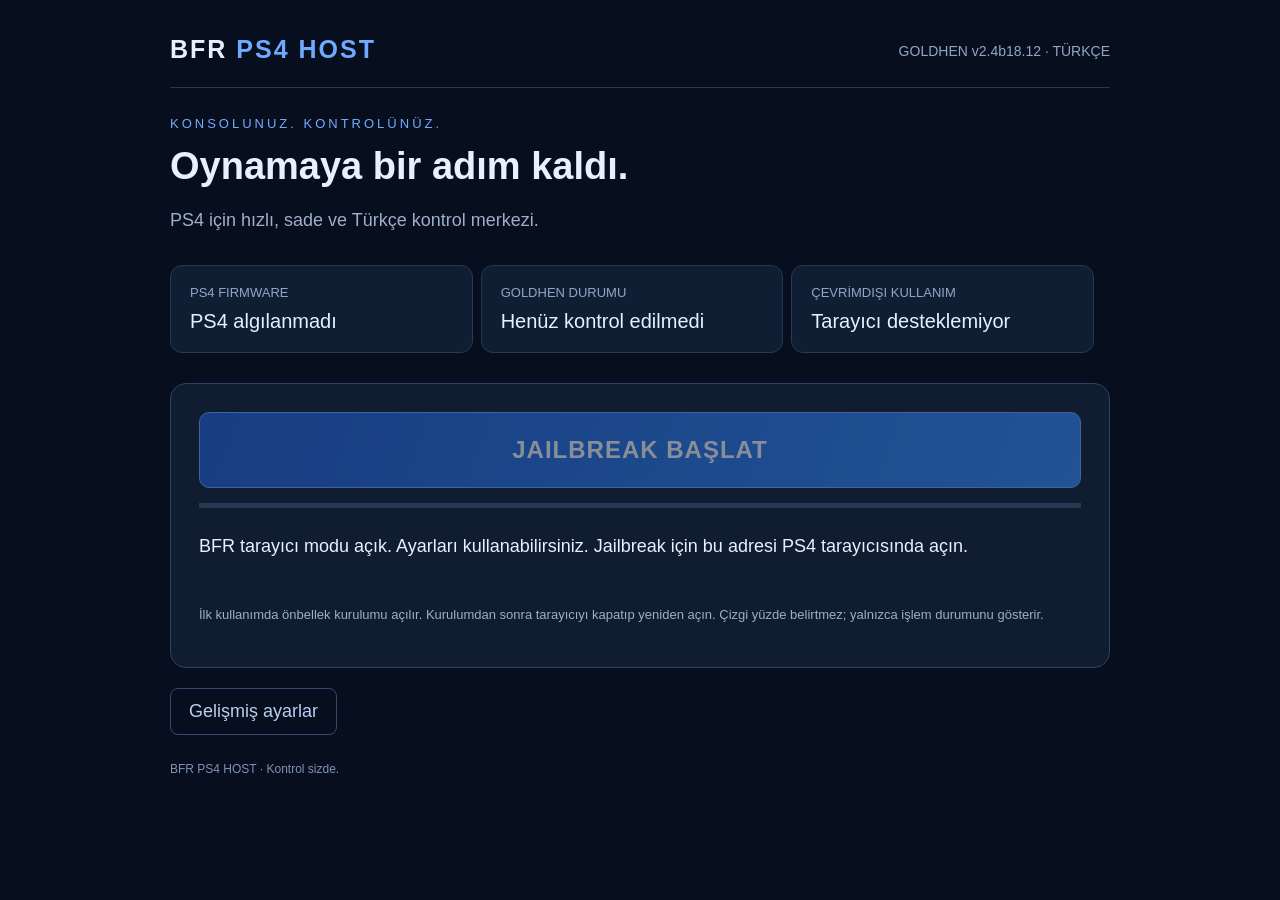
==== g2all/index.html @ 7c59cb2b "Build Turkish BFR PS4 Host interface" ====
<!DOCTYPE html>
<html lang="tr"><head><meta charset="utf-8"><meta name="viewport" content="width=device-width,initial-scale=1"><title>BFR PS4 HOST</title><link rel="stylesheet" href="bfr.css"></head>
<body><main class="shell"><header class="top"><span class="brand">BFR <span style="color:#6eaaff">PS4 HOST</span></span><span class="tag">GOLDHEN v2.4b18.12 · TÜRKÇE</span></header>
<div class="eyebrow">KONSOLUNUZ. KONTROLÜNÜZ.</div><h1>Oynamaya bir adım kaldı.</h1><p>PS4 için hızlı, sade ve Türkçe kontrol merkezi.</p>
<div class="cards"><div class="card"><span class="label">PS4 FIRMWARE</span><span id="firmware" class="value">Algılanıyor…</span></div><div class="card"><span class="label">GOLDHEN DURUMU</span><span id="goldhen" class="value">Henüz kontrol edilmedi</span></div><div class="card"><span class="label">ÇEVRİMDIŞI KULLANIM</span><span id="offline" class="value">Kontrol ediliyor…</span></div></div>
<section id="panel" class="panel"><button id="start" class="primary" type="button">JAILBREAK BAŞLAT</button><div class="track" aria-hidden="true"><span></span></div><div id="message" class="status" role="status" aria-live="polite">Hazır. Başlamak için JAILBREAK BAŞLAT düğmesini kullanın.</div><p style="font-size:13px">İlk kullanımda önbellek kurulumu açılır. Kurulumdan sonra tarayıcıyı kapatıp yeniden açın. Çizgi yüzde belirtmez; yalnızca işlem durumunu gösterir.</p></section>
<button id="settings-button" class="secondary" aria-expanded="false" aria-controls="settings" type="button">Gelişmiş ayarlar</button><section id="settings" class="settings hidden"><label><input id="auto" type="checkbox"> Bu cihazda otomatik başlat</label><p id="preference">Varsayılan olarak kapalıdır. Açıldığında sonraki sayfa açılışında işlem başlar.</p><p>Ham işlem bildirimi:</p><pre id="detail">Henüz işlem yok.</pre><pre id="out"></pre></section>
<div id="msgs" class="raw"></div><div id="state" class="raw"></div><footer class="footer">BFR PS4 HOST · Kontrol sizde.</footer></main><script src="bfr-launch.js"></script><script src="bfr-ui.js"></script></body></html>
---- g2all/bfr.css ----
*{box-sizing:border-box}body{margin:0;background:#070e1d;color:#e8f0ff;font:18px Arial,sans-serif}a{color:#82b8ff}button,input{font:inherit}button,a,input{outline-offset:5px}button:focus,a:focus,input:focus{outline:3px solid #9bc8ff}button{cursor:pointer}button:disabled{cursor:default;opacity:.5}.shell{max-width:1000px;margin:0 auto;padding:35px 30px}.top{border-bottom:1px solid #253855;padding-bottom:23px;margin-bottom:28px}.brand{font-size:25px;font-weight:bold;letter-spacing:2px}.tag{float:right;color:#91a6c6;font-size:14px;padding-top:8px}.eyebrow{color:#73abff;font-size:13px;letter-spacing:3px}h1{font-size:38px;margin:14px 0}p{color:#9eafc9;line-height:1.6}.cards{display:table;width:100%;border-spacing:8px;margin:22px -8px}.card{display:table-cell;width:33%;background:#101e34;border:1px solid #253855;border-radius:12px;padding:19px}.label{display:block;color:#91a6c6;font-size:13px;margin-bottom:10px}.value{font-size:20px}.panel{background:#101c30;border:1px solid #2b4266;border-radius:16px;padding:28px}.primary{display:block;width:100%;padding:23px;border:1px solid #71adff;border-radius:10px;background:#236be5;background:linear-gradient(110deg,#205ed5,#328afa);color:white;font-size:24px;font-weight:bold;letter-spacing:1px}.status{margin-top:24px;line-height:1.6;min-height:60px}.track{height:5px;background:#263852;margin:15px 0}.track span{display:block;width:0;height:5px;background:#65aaff}.running .track span{width:100%;background:repeating-linear-gradient(90deg,#65aaff 0,#65aaff 14px,#263852 14px,#263852 28px)}.success .track span{width:100%;background:#58d5ae}.error .track span{width:100%;background:#ffac79}.success #message{color:#71e5bb}.error #message{color:#ffb68b}.secondary{background:transparent;color:#b9cff0;border:1px solid #354b6c;border-radius:8px;padding:12px 18px;margin-top:20px}.settings{border-top:1px solid #293e5e;margin-top:20px;padding-top:20px}.settings label{display:block;line-height:1.6}input{width:20px;height:20px;vertical-align:middle}pre{white-space:pre-wrap;word-break:break-all;max-height:200px;overflow:auto;font-size:12px;color:#8fa7c9}.raw{position:absolute;left:-9999px;width:1px;height:1px;overflow:hidden}.footer{font-size:12px;color:#7f94b4;margin-top:24px;line-height:1.8}.hidden{display:none}@media(max-width:640px){.shell{padding:22px 16px}.tag{float:none;display:block}.cards,.card{display:block;width:100%;margin:10px 0}h1{font-size:29px}.panel{padding:20px}.primary{font-size:20px}}
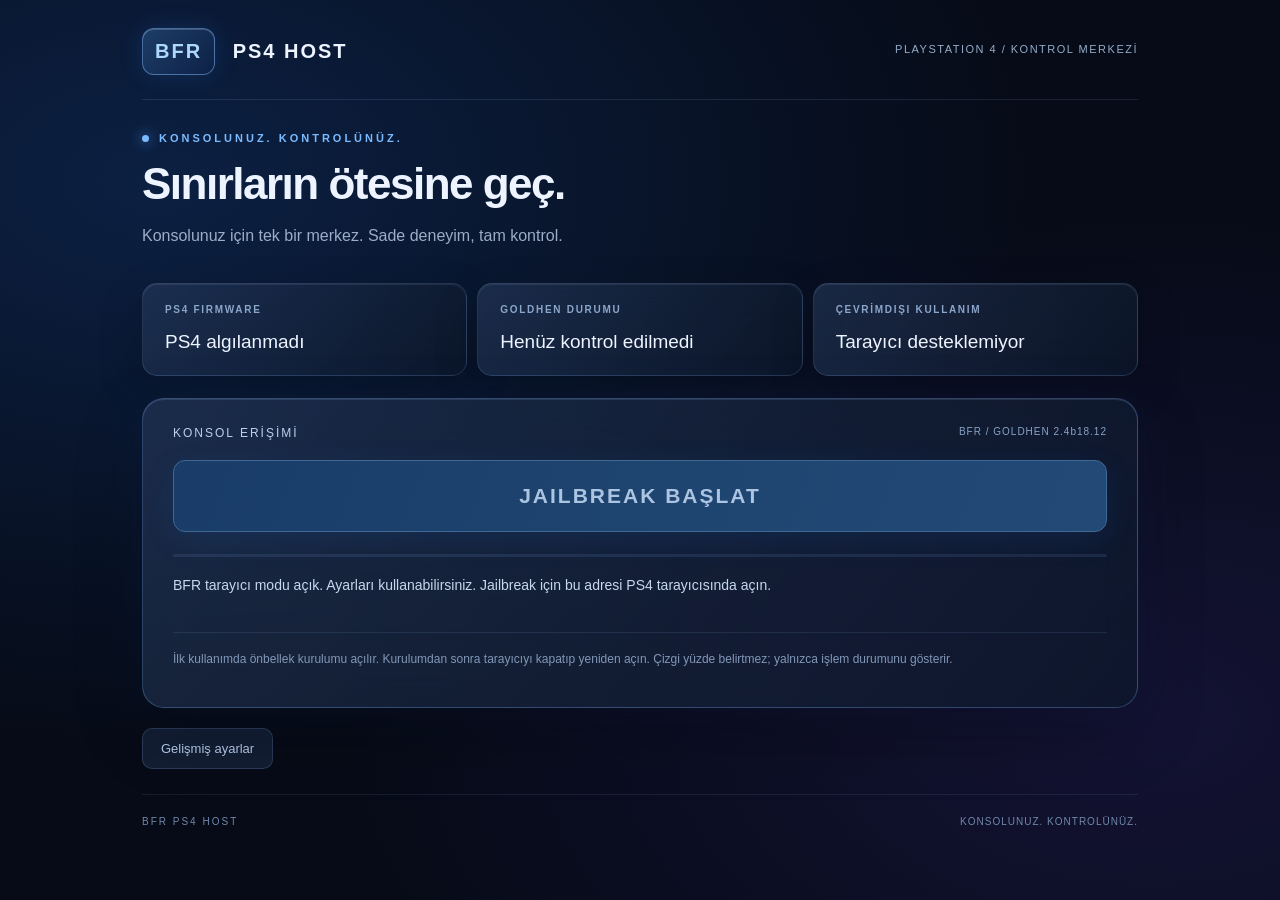
==== commit 3010e2e3: "Polish BFR glass interface and branding" ====
--- a/g2all/index.html
+++ b/g2all/index.html
@@ -1,8 +1,9 @@
 <!DOCTYPE html>
 <html lang="tr"><head><meta charset="utf-8"><meta name="viewport" content="width=device-width,initial-scale=1"><title>BFR PS4 HOST</title><link rel="stylesheet" href="bfr.css"></head>
-<body><main class="shell"><header class="top"><span class="brand">BFR <span style="color:#6eaaff">PS4 HOST</span></span><span class="tag">GOLDHEN v2.4b18.12 · TÜRKÇE</span></header>
-<div class="eyebrow">KONSOLUNUZ. KONTROLÜNÜZ.</div><h1>Oynamaya bir adım kaldı.</h1><p>PS4 için hızlı, sade ve Türkçe kontrol merkezi.</p>
+<body><main class="shell"><header class="top"><span class="brand"><span class="brand-mark">BFR</span> PS4 HOST</span><span class="tag">PLAYSTATION 4 / KONTROL MERKEZİ</span></header>
+<div class="eyebrow">KONSOLUNUZ. KONTROLÜNÜZ.</div><h1>Sınırların ötesine geç.</h1><p>Konsolunuz için tek bir merkez. Sade deneyim, tam kontrol.</p>
 <div class="cards"><div class="card"><span class="label">PS4 FIRMWARE</span><span id="firmware" class="value">Algılanıyor…</span></div><div class="card"><span class="label">GOLDHEN DURUMU</span><span id="goldhen" class="value">Henüz kontrol edilmedi</span></div><div class="card"><span class="label">ÇEVRİMDIŞI KULLANIM</span><span id="offline" class="value">Kontrol ediliyor…</span></div></div>
-<section id="panel" class="panel"><button id="start" class="primary" type="button">JAILBREAK BAŞLAT</button><div class="track" aria-hidden="true"><span></span></div><div id="message" class="status" role="status" aria-live="polite">Hazır. Başlamak için JAILBREAK BAŞLAT düğmesini kullanın.</div><p style="font-size:13px">İlk kullanımda önbellek kurulumu açılır. Kurulumdan sonra tarayıcıyı kapatıp yeniden açın. Çizgi yüzde belirtmez; yalnızca işlem durumunu gösterir.</p></section>
+<section id="panel" class="panel"><div class="panel-heading">KONSOL ERİŞİMİ <span>BFR / GOLDHEN 2.4b18.12</span></div><button id="start" class="primary" type="button">JAILBREAK BAŞLAT</button><div class="track" aria-hidden="true"><span></span></div><div id="message" class="status" role="status" aria-live="polite">Hazır. Başlamak için JAILBREAK BAŞLAT düğmesini kullanın.</div><p class="hint">İlk kullanımda önbellek kurulumu açılır. Kurulumdan sonra tarayıcıyı kapatıp yeniden açın. Çizgi yüzde belirtmez; yalnızca işlem durumunu gösterir.</p></section>
 <button id="settings-button" class="secondary" aria-expanded="false" aria-controls="settings" type="button">Gelişmiş ayarlar</button><section id="settings" class="settings hidden"><label><input id="auto" type="checkbox"> Bu cihazda otomatik başlat</label><p id="preference">Varsayılan olarak kapalıdır. Açıldığında sonraki sayfa açılışında işlem başlar.</p><p>Ham işlem bildirimi:</p><pre id="detail">Henüz işlem yok.</pre><pre id="out"></pre></section>
-<div id="msgs" class="raw"></div><div id="state" class="raw"></div><footer class="footer">BFR PS4 HOST · Kontrol sizde.</footer></main><script src="bfr-launch.js"></script><script src="bfr-ui.js"></script></body></html>
+<div id="msgs" class="raw"></div><div id="state" class="raw"></div><footer class="footer">BFR PS4 HOST <span>KONSOLUNUZ. KONTROLÜNÜZ.</span></footer></main><script src="bfr-launch.js"></script><script src="bfr-ui.js"></script></body></html>
+
--- a/g2all/bfr.css
+++ b/g2all/bfr.css
@@ -1 +1 @@
-*{box-sizing:border-box}body{margin:0;background:#070e1d;color:#e8f0ff;font:18px Arial,sans-serif}a{color:#82b8ff}button,input{font:inherit}button,a,input{outline-offset:5px}button:focus,a:focus,input:focus{outline:3px solid #9bc8ff}button{cursor:pointer}button:disabled{cursor:default;opacity:.5}.shell{max-width:1000px;margin:0 auto;padding:35px 30px}.top{border-bottom:1px solid #253855;padding-bottom:23px;margin-bottom:28px}.brand{font-size:25px;font-weight:bold;letter-spacing:2px}.tag{float:right;color:#91a6c6;font-size:14px;padding-top:8px}.eyebrow{color:#73abff;font-size:13px;letter-spacing:3px}h1{font-size:38px;margin:14px 0}p{color:#9eafc9;line-height:1.6}.cards{display:table;width:100%;border-spacing:8px;margin:22px -8px}.card{display:table-cell;width:33%;background:#101e34;border:1px solid #253855;border-radius:12px;padding:19px}.label{display:block;color:#91a6c6;font-size:13px;margin-bottom:10px}.value{font-size:20px}.panel{background:#101c30;border:1px solid #2b4266;border-radius:16px;padding:28px}.primary{display:block;width:100%;padding:23px;border:1px solid #71adff;border-radius:10px;background:#236be5;background:linear-gradient(110deg,#205ed5,#328afa);color:white;font-size:24px;font-weight:bold;letter-spacing:1px}.status{margin-top:24px;line-height:1.6;min-height:60px}.track{height:5px;background:#263852;margin:15px 0}.track span{display:block;width:0;height:5px;background:#65aaff}.running .track span{width:100%;background:repeating-linear-gradient(90deg,#65aaff 0,#65aaff 14px,#263852 14px,#263852 28px)}.success .track span{width:100%;background:#58d5ae}.error .track span{width:100%;background:#ffac79}.success #message{color:#71e5bb}.error #message{color:#ffb68b}.secondary{background:transparent;color:#b9cff0;border:1px solid #354b6c;border-radius:8px;padding:12px 18px;margin-top:20px}.settings{border-top:1px solid #293e5e;margin-top:20px;padding-top:20px}.settings label{display:block;line-height:1.6}input{width:20px;height:20px;vertical-align:middle}pre{white-space:pre-wrap;word-break:break-all;max-height:200px;overflow:auto;font-size:12px;color:#8fa7c9}.raw{position:absolute;left:-9999px;width:1px;height:1px;overflow:hidden}.footer{font-size:12px;color:#7f94b4;margin-top:24px;line-height:1.8}.hidden{display:none}@media(max-width:640px){.shell{padding:22px 16px}.tag{float:none;display:block}.cards,.card{display:block;width:100%;margin:10px 0}h1{font-size:29px}.panel{padding:20px}.primary{font-size:20px}}
+*{box-sizing:border-box}body{margin:0;min-height:100vh;background:#060b17;background-image:radial-gradient(ellipse at 12% 20%,rgba(28,92,191,.26),transparent 55%),radial-gradient(ellipse at 90% 80%,rgba(69,45,154,.22),transparent 50%);color:#edf4ff;font:16px Arial,sans-serif}a{color:#91c6ff}button,input{font:inherit}button,a,input{outline-offset:5px}button:focus,a:focus,input:focus{outline:3px solid #a6d7ff}button{cursor:pointer}button:disabled{cursor:default;color:#abc4e2;background:linear-gradient(110deg,#193d68,#234a77);border-color:#3f6894;box-shadow:0 8px 30px rgba(30,116,234,.12)}.shell{max-width:1060px;margin:0 auto;padding:28px 32px}.top{border-bottom:1px solid rgba(151,191,255,.13);padding-bottom:24px;margin-bottom:32px}.brand{font-size:20px;font-weight:bold;letter-spacing:2px}.brand-mark{display:inline-block;padding:11px 12px;margin-right:10px;background:linear-gradient(135deg,rgba(85,166,255,.25),rgba(49,85,174,.1));border:1px solid rgba(135,191,255,.45);border-radius:12px;color:#acd8ff;box-shadow:0 0 24px rgba(51,134,255,.16),inset 0 1px 0 rgba(255,255,255,.18)}.tag{float:right;color:#93acca;font-size:11px;letter-spacing:1.5px;padding:15px 0}.eyebrow{color:#7abaff;font-size:11px;font-weight:bold;letter-spacing:3px}.eyebrow:before{content:'';display:inline-block;width:7px;height:7px;background:#7abaff;border-radius:50%;margin-right:10px;box-shadow:0 0 13px #4f9dff}h1{font-size:44px;letter-spacing:-1.5px;line-height:1.15;margin:15px 0 12px}p{color:#9badc7;line-height:1.7;margin:10px 0}.cards{display:table;width:calc(100% + 20px);border-spacing:10px;margin:24px -10px 12px}.card,.panel,.settings{background:#101c30;background:linear-gradient(130deg,rgba(46,68,105,.48),rgba(12,23,42,.78));border:1px solid rgba(143,179,232,.19);box-shadow:inset 0 1px 0 rgba(255,255,255,.08),0 16px 45px rgba(0,0,0,.2);-webkit-backdrop-filter:blur(18px);backdrop-filter:blur(18px)}.card{display:table-cell;width:33.333%;border-radius:15px;padding:20px 22px;vertical-align:top}.label{display:block;color:#8ba6cb;font-size:10px;letter-spacing:1.7px;font-weight:bold;margin-bottom:14px}.value{font-size:19px;line-height:1.4}.panel{position:relative;border-radius:22px;padding:27px 30px;border-color:rgba(124,177,255,.29);box-shadow:inset 0 1px 0 rgba(203,226,255,.12),0 0 50px rgba(34,108,228,.08),0 24px 65px rgba(0,0,0,.3)}.panel-heading{font-size:12px;letter-spacing:2px;color:#bad0ed;margin-bottom:20px}.panel-heading span{float:right;font-size:10px;letter-spacing:1px;color:#88a4c9}.primary{display:block;width:100%;padding:23px;border:1px solid #73b6ff;border-radius:12px;background:#2378e7;background:linear-gradient(110deg,#245dd2,#268cf1);color:#fff;font-size:21px;font-weight:bold;letter-spacing:2px;box-shadow:0 0 30px rgba(43,127,255,.3),inset 0 1px 0 rgba(255,255,255,.3);transition:box-shadow .2s,background .2s}.primary:hover:enabled,.primary:focus:enabled{box-shadow:0 0 42px rgba(68,153,255,.5),inset 0 1px 0 rgba(255,255,255,.4);background:#348ff4}.status{margin-top:17px;line-height:1.7;min-height:48px;color:#c7d8ee;font-size:14px}.track{height:3px;border-radius:5px;background:rgba(132,174,236,.12);margin:22px 0 0;overflow:hidden}.track span{display:block;width:0;height:3px;background:#78baff}.running .track span{width:100%;background:repeating-linear-gradient(90deg,#65aaff 0,#65aaff 14px,#263852 14px,#263852 28px)}.success .track span{width:100%;background:#58d5ae}.error .track span{width:100%;background:#ffac79}.success #message{color:#71e5bb}.error #message{color:#ffb68b}.hint{border-top:1px solid rgba(143,179,232,.12);padding-top:16px;font-size:12px;color:#8298b8}.secondary{background:rgba(32,51,82,.5);color:#b9cff0;border:1px solid rgba(145,181,233,.2);border-radius:10px;padding:12px 18px;margin-top:20px;font-size:13px}.secondary:hover{background:#213b5f}.settings{border-radius:15px;margin-top:14px;padding:20px}.settings label{display:block;line-height:1.6}.settings p{font-size:13px}input{width:20px;height:20px;vertical-align:middle;accent-color:#4f9dff}pre{white-space:pre-wrap;word-break:break-all;max-height:200px;overflow:auto;font-size:12px;color:#8fa7c9}.raw{position:absolute;left:-9999px;width:1px;height:1px;overflow:hidden}.footer{border-top:1px solid rgba(151,191,255,.1);padding-top:18px;font-size:10px;letter-spacing:2px;color:#6f88aa;margin-top:25px;line-height:1.8}.footer span{float:right;letter-spacing:1px}.hidden{display:none}@media(min-width:1500px){.shell{padding-top:48px}}@media(max-width:640px){.shell{padding:22px 18px}.tag{float:none;display:block;padding-bottom:0}.top{margin-bottom:25px}.cards,.card{display:block;width:100%;margin:12px 0}.card{padding:16px 20px}.label{margin-bottom:8px}h1{font-size:34px}.panel{padding:22px 19px}.primary{font-size:17px}.panel-heading span{display:none}.footer span{float:none;display:block}}@media(prefers-reduced-motion:reduce){*{transition:none!important}}
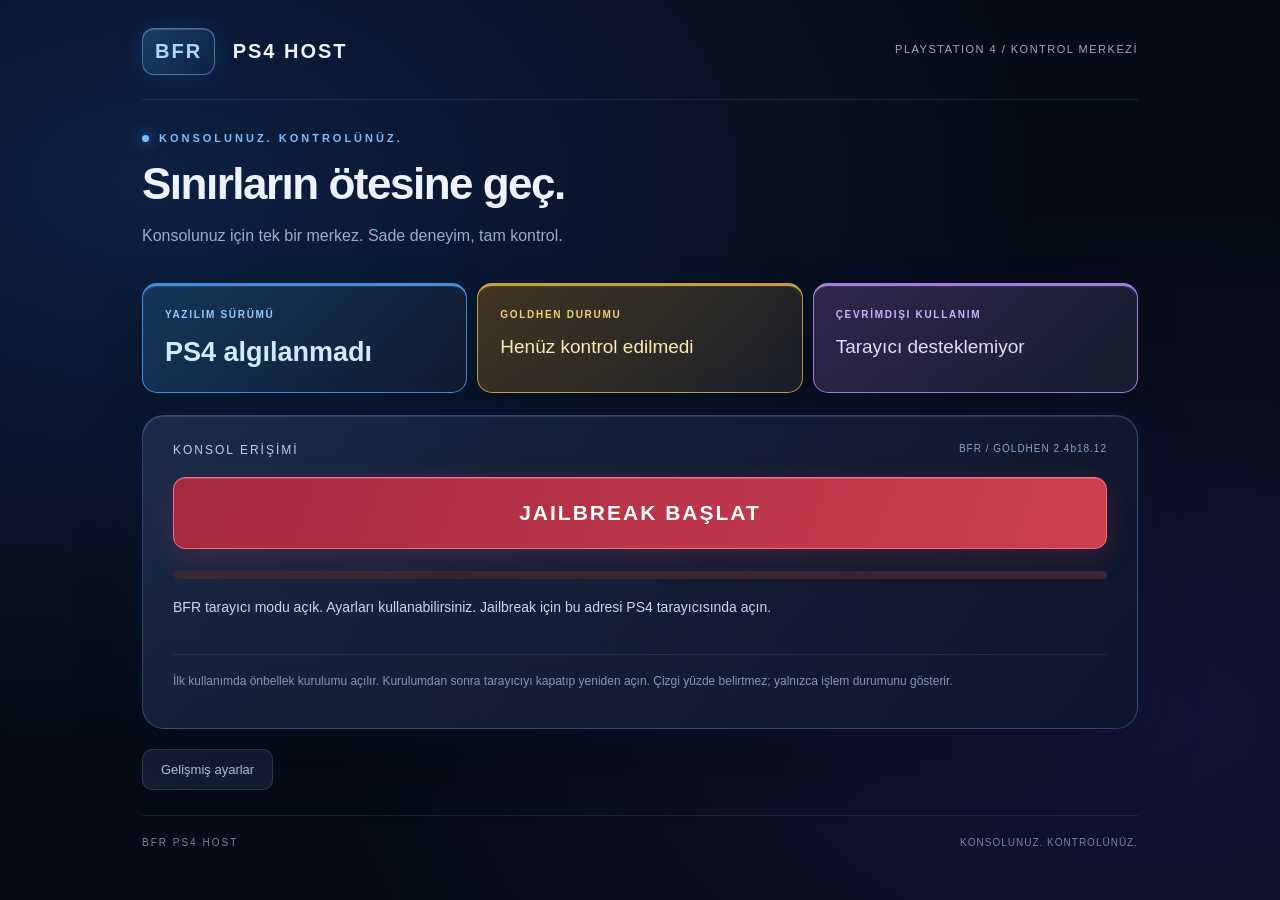
==== commit bab92493: "Update console status colors and browser reopen notice" ====
--- a/g2all/index.html
+++ b/g2all/index.html
@@ -2,7 +2,7 @@
 <html lang="tr"><head><meta charset="utf-8"><meta name="viewport" content="width=device-width,initial-scale=1"><title>BFR PS4 HOST</title><link rel="stylesheet" href="bfr.css"></head>
 <body><main class="shell"><header class="top"><span class="brand"><span class="brand-mark">BFR</span> PS4 HOST</span><span class="tag">PLAYSTATION 4 / KONTROL MERKEZİ</span></header>
 <div class="eyebrow">KONSOLUNUZ. KONTROLÜNÜZ.</div><h1>Sınırların ötesine geç.</h1><p>Konsolunuz için tek bir merkez. Sade deneyim, tam kontrol.</p>
-<div class="cards"><div class="card"><span class="label">PS4 FIRMWARE</span><span id="firmware" class="value">Algılanıyor…</span></div><div class="card"><span class="label">GOLDHEN DURUMU</span><span id="goldhen" class="value">Henüz kontrol edilmedi</span></div><div class="card"><span class="label">ÇEVRİMDIŞI KULLANIM</span><span id="offline" class="value">Kontrol ediliyor…</span></div></div>
+<div class="cards"><div class="card card-firmware"><span class="label">YAZILIM SÜRÜMÜ</span><span id="firmware" class="value">Algılanıyor…</span></div><div class="card card-goldhen"><span class="label">GOLDHEN DURUMU</span><span id="goldhen" class="value">Henüz kontrol edilmedi</span></div><div class="card card-offline"><span class="label">ÇEVRİMDIŞI KULLANIM</span><span id="offline" class="value">Kontrol ediliyor…</span></div></div>
 <section id="panel" class="panel"><div class="panel-heading">KONSOL ERİŞİMİ <span>BFR / GOLDHEN 2.4b18.12</span></div><button id="start" class="primary" type="button">JAILBREAK BAŞLAT</button><div class="track" aria-hidden="true"><span></span></div><div id="message" class="status" role="status" aria-live="polite">Hazır. Başlamak için JAILBREAK BAŞLAT düğmesini kullanın.</div><p class="hint">İlk kullanımda önbellek kurulumu açılır. Kurulumdan sonra tarayıcıyı kapatıp yeniden açın. Çizgi yüzde belirtmez; yalnızca işlem durumunu gösterir.</p></section>
 <button id="settings-button" class="secondary" aria-expanded="false" aria-controls="settings" type="button">Gelişmiş ayarlar</button><section id="settings" class="settings hidden"><label><input id="auto" type="checkbox"> Bu cihazda otomatik başlat</label><p id="preference">Varsayılan olarak kapalıdır. Açıldığında sonraki sayfa açılışında işlem başlar.</p><p>Ham işlem bildirimi:</p><pre id="detail">Henüz işlem yok.</pre><pre id="out"></pre></section>
 <div id="msgs" class="raw"></div><div id="state" class="raw"></div><footer class="footer">BFR PS4 HOST <span>KONSOLUNUZ. KONTROLÜNÜZ.</span></footer></main><script src="bfr-launch.js"></script><script src="bfr-ui.js"></script></body></html>
--- a/g2all/bfr.css
+++ b/g2all/bfr.css
@@ -1 +1,25 @@
 *{box-sizing:border-box}body{margin:0;min-height:100vh;background:#060b17;background-image:radial-gradient(ellipse at 12% 20%,rgba(28,92,191,.26),transparent 55%),radial-gradient(ellipse at 90% 80%,rgba(69,45,154,.22),transparent 50%);color:#edf4ff;font:16px Arial,sans-serif}a{color:#91c6ff}button,input{font:inherit}button,a,input{outline-offset:5px}button:focus,a:focus,input:focus{outline:3px solid #a6d7ff}button{cursor:pointer}button:disabled{cursor:default;color:#abc4e2;background:linear-gradient(110deg,#193d68,#234a77);border-color:#3f6894;box-shadow:0 8px 30px rgba(30,116,234,.12)}.shell{max-width:1060px;margin:0 auto;padding:28px 32px}.top{border-bottom:1px solid rgba(151,191,255,.13);padding-bottom:24px;margin-bottom:32px}.brand{font-size:20px;font-weight:bold;letter-spacing:2px}.brand-mark{display:inline-block;padding:11px 12px;margin-right:10px;background:linear-gradient(135deg,rgba(85,166,255,.25),rgba(49,85,174,.1));border:1px solid rgba(135,191,255,.45);border-radius:12px;color:#acd8ff;box-shadow:0 0 24px rgba(51,134,255,.16),inset 0 1px 0 rgba(255,255,255,.18)}.tag{float:right;color:#93acca;font-size:11px;letter-spacing:1.5px;padding:15px 0}.eyebrow{color:#7abaff;font-size:11px;font-weight:bold;letter-spacing:3px}.eyebrow:before{content:'';display:inline-block;width:7px;height:7px;background:#7abaff;border-radius:50%;margin-right:10px;box-shadow:0 0 13px #4f9dff}h1{font-size:44px;letter-spacing:-1.5px;line-height:1.15;margin:15px 0 12px}p{color:#9badc7;line-height:1.7;margin:10px 0}.cards{display:table;width:calc(100% + 20px);border-spacing:10px;margin:24px -10px 12px}.card,.panel,.settings{background:#101c30;background:linear-gradient(130deg,rgba(46,68,105,.48),rgba(12,23,42,.78));border:1px solid rgba(143,179,232,.19);box-shadow:inset 0 1px 0 rgba(255,255,255,.08),0 16px 45px rgba(0,0,0,.2);-webkit-backdrop-filter:blur(18px);backdrop-filter:blur(18px)}.card{display:table-cell;width:33.333%;border-radius:15px;padding:20px 22px;vertical-align:top}.label{display:block;color:#8ba6cb;font-size:10px;letter-spacing:1.7px;font-weight:bold;margin-bottom:14px}.value{font-size:19px;line-height:1.4}.panel{position:relative;border-radius:22px;padding:27px 30px;border-color:rgba(124,177,255,.29);box-shadow:inset 0 1px 0 rgba(203,226,255,.12),0 0 50px rgba(34,108,228,.08),0 24px 65px rgba(0,0,0,.3)}.panel-heading{font-size:12px;letter-spacing:2px;color:#bad0ed;margin-bottom:20px}.panel-heading span{float:right;font-size:10px;letter-spacing:1px;color:#88a4c9}.primary{display:block;width:100%;padding:23px;border:1px solid #73b6ff;border-radius:12px;background:#2378e7;background:linear-gradient(110deg,#245dd2,#268cf1);color:#fff;font-size:21px;font-weight:bold;letter-spacing:2px;box-shadow:0 0 30px rgba(43,127,255,.3),inset 0 1px 0 rgba(255,255,255,.3);transition:box-shadow .2s,background .2s}.primary:hover:enabled,.primary:focus:enabled{box-shadow:0 0 42px rgba(68,153,255,.5),inset 0 1px 0 rgba(255,255,255,.4);background:#348ff4}.status{margin-top:17px;line-height:1.7;min-height:48px;color:#c7d8ee;font-size:14px}.track{height:3px;border-radius:5px;background:rgba(132,174,236,.12);margin:22px 0 0;overflow:hidden}.track span{display:block;width:0;height:3px;background:#78baff}.running .track span{width:100%;background:repeating-linear-gradient(90deg,#65aaff 0,#65aaff 14px,#263852 14px,#263852 28px)}.success .track span{width:100%;background:#58d5ae}.error .track span{width:100%;background:#ffac79}.success #message{color:#71e5bb}.error #message{color:#ffb68b}.hint{border-top:1px solid rgba(143,179,232,.12);padding-top:16px;font-size:12px;color:#8298b8}.secondary{background:rgba(32,51,82,.5);color:#b9cff0;border:1px solid rgba(145,181,233,.2);border-radius:10px;padding:12px 18px;margin-top:20px;font-size:13px}.secondary:hover{background:#213b5f}.settings{border-radius:15px;margin-top:14px;padding:20px}.settings label{display:block;line-height:1.6}.settings p{font-size:13px}input{width:20px;height:20px;vertical-align:middle;accent-color:#4f9dff}pre{white-space:pre-wrap;word-break:break-all;max-height:200px;overflow:auto;font-size:12px;color:#8fa7c9}.raw{position:absolute;left:-9999px;width:1px;height:1px;overflow:hidden}.footer{border-top:1px solid rgba(151,191,255,.1);padding-top:18px;font-size:10px;letter-spacing:2px;color:#6f88aa;margin-top:25px;line-height:1.8}.footer span{float:right;letter-spacing:1px}.hidden{display:none}@media(min-width:1500px){.shell{padding-top:48px}}@media(max-width:640px){.shell{padding:22px 18px}.tag{float:none;display:block;padding-bottom:0}.top{margin-bottom:25px}.cards,.card{display:block;width:100%;margin:12px 0}.card{padding:16px 20px}.label{margin-bottom:8px}h1{font-size:34px}.panel{padding:22px 19px}.primary{font-size:17px}.panel-heading span{display:none}.footer span{float:none;display:block}}@media(prefers-reduced-motion:reduce){*{transition:none!important}}
+
+.warning .track span{width:100%;background:#f0cd78}.warning #message{color:#f0cd78}
+
+/* Distinct console cards and explicit action states. */
+.card{border-top-width:3px;padding-top:23px}
+.card-firmware{border-color:#428fe0;background:linear-gradient(135deg,#14365a,#101c30)}
+.card-firmware .label{color:#92caff}.card-firmware .value{color:#d1eaff;font-size:27px;font-weight:bold}
+.card-goldhen{border-color:#c69b43;background:linear-gradient(135deg,#40351f,#1c202b)}
+.card-goldhen .label{color:#f2cd7c}.card-goldhen .value{color:#ffe9b9}
+.card-offline{border-color:#a17de2;background:linear-gradient(135deg,#30264c,#161e30)}
+.card-offline .label{color:#cbb2ff}.card-offline .value{color:#e6d9ff}
+.panel .primary{background:linear-gradient(110deg,#a52a3e,#ce3e51);border-color:#ee7182;color:#fff;box-shadow:0 8px 28px rgba(198,46,71,.24),inset 0 1px 0 rgba(255,255,255,.16)}
+.panel .primary:hover:enabled,.panel .primary:focus:enabled{background:#d54559;box-shadow:0 0 30px rgba(229,65,91,.4)}
+.panel.running .primary,.panel.success .primary{background:linear-gradient(110deg,#116949,#19865b);border-color:#59d49b;color:#f1fff8;box-shadow:0 8px 30px rgba(30,173,106,.22)}
+.panel.running,.panel.success{border-color:#388f70}
+.panel.warning{border-color:#c69b43}
+.panel.warning .primary{border-color:#f0cd78}
+.track,.track span{height:8px;border-radius:8px}
+.track{background:#3c2430}
+.running .track span{width:100%;background:repeating-linear-gradient(90deg,#55d99c 0,#55d99c 18px,#196442 18px,#196442 36px);background-size:36px 8px;animation:bfr-progress 1s linear infinite}
+.success .track span{background:#55d99c}.error .track span{background:#ee7182}
+.card-goldhen .status-success{color:#81efb4}.card-goldhen .status-warning{color:#ffce70}.card-goldhen .status-error{color:#ffa5ae}
+@keyframes bfr-progress{from{background-position:0 0}to{background-position:36px 0}}
+@media(prefers-reduced-motion:reduce){.running .track span{animation:none}}
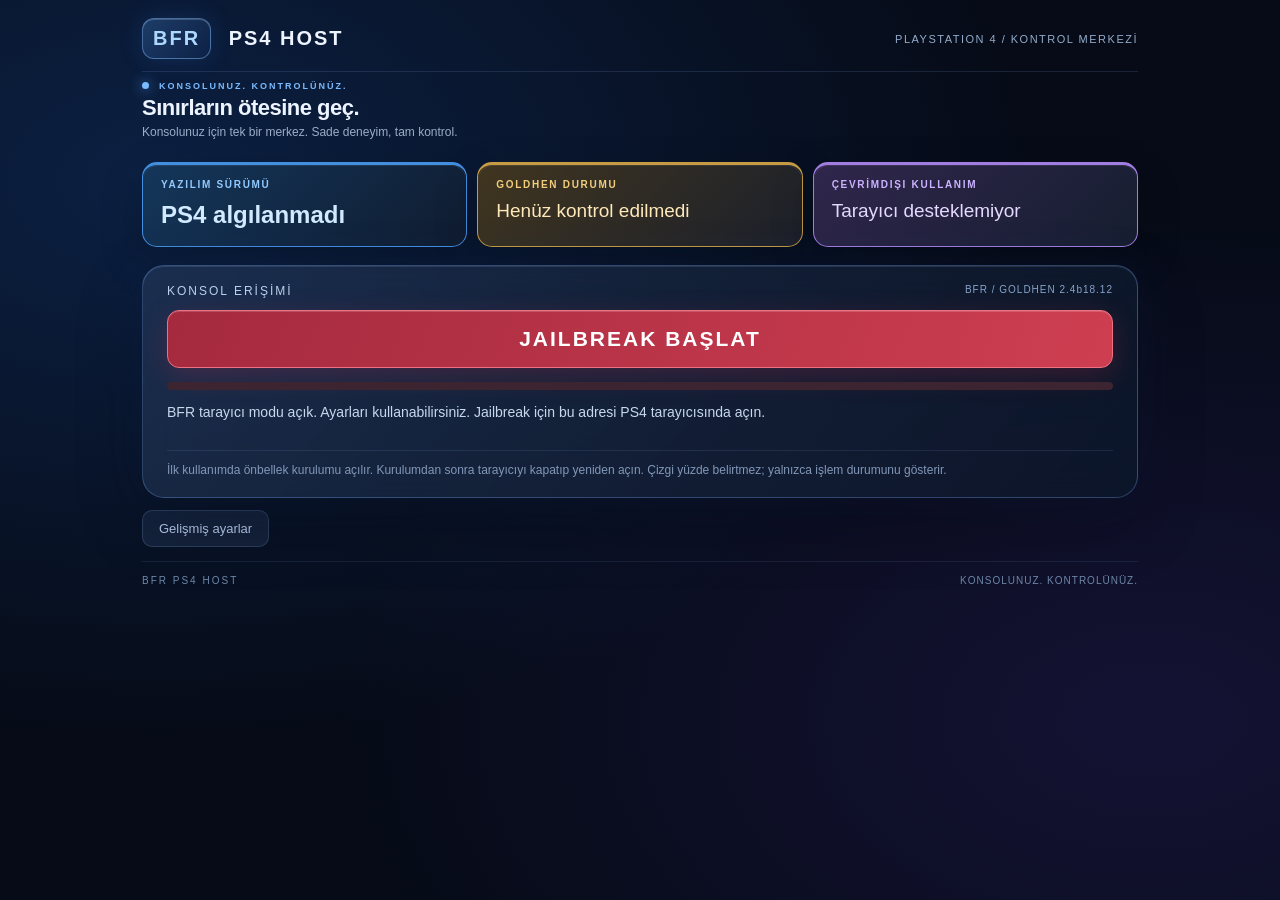
==== commit 413671e4: "Shrink PS4 introduction strip and refresh stylesheet URL" ====
--- a/g2all/index.html
+++ b/g2all/index.html
@@ -1,7 +1,7 @@
 <!DOCTYPE html>
-<html lang="tr"><head><meta charset="utf-8"><meta name="viewport" content="width=device-width,initial-scale=1"><title>BFR PS4 HOST</title><link rel="stylesheet" href="bfr.css"></head>
+<html lang="tr"><head><meta charset="utf-8"><meta name="viewport" content="width=device-width,initial-scale=1"><title>BFR PS4 HOST</title><link rel="stylesheet" href="bfr.css?v=compact-header-2"></head>
 <body><main class="shell"><header class="top"><span class="brand"><span class="brand-mark">BFR</span> PS4 HOST</span><span class="tag">PLAYSTATION 4 / KONTROL MERKEZİ</span></header>
-<div class="eyebrow">KONSOLUNUZ. KONTROLÜNÜZ.</div><h1>Sınırların ötesine geç.</h1><p>Konsolunuz için tek bir merkez. Sade deneyim, tam kontrol.</p>
+<div class="intro"><div class="eyebrow">KONSOLUNUZ. KONTROLÜNÜZ.</div><h1>Sınırların ötesine geç.</h1><p>Konsolunuz için tek bir merkez. Sade deneyim, tam kontrol.</p></div>
 <div class="cards"><div class="card card-firmware"><span class="label">YAZILIM SÜRÜMÜ</span><span id="firmware" class="value">Algılanıyor…</span></div><div class="card card-goldhen"><span class="label">GOLDHEN DURUMU</span><span id="goldhen" class="value">Henüz kontrol edilmedi</span></div><div class="card card-offline"><span class="label">ÇEVRİMDIŞI KULLANIM</span><span id="offline" class="value">Kontrol ediliyor…</span></div></div>
 <section id="panel" class="panel"><div class="panel-heading">KONSOL ERİŞİMİ <span>BFR / GOLDHEN 2.4b18.12</span></div><button id="start" class="primary" type="button">JAILBREAK BAŞLAT</button><div class="track" aria-hidden="true"><span></span></div><div id="message" class="status" role="status" aria-live="polite">Hazır. Başlamak için JAILBREAK BAŞLAT düğmesini kullanın.</div><p class="hint">İlk kullanımda önbellek kurulumu açılır. Kurulumdan sonra tarayıcıyı kapatıp yeniden açın. Çizgi yüzde belirtmez; yalnızca işlem durumunu gösterir.</p></section>
 <button id="settings-button" class="secondary" aria-expanded="false" aria-controls="settings" type="button">Gelişmiş ayarlar</button><section id="settings" class="settings hidden"><label><input id="auto" type="checkbox"> Bu cihazda otomatik başlat</label><p id="preference">Varsayılan olarak kapalıdır. Açıldığında sonraki sayfa açılışında işlem başlar.</p><p>Ham işlem bildirimi:</p><pre id="detail">Henüz işlem yok.</pre><pre id="out"></pre></section>
--- a/g2all/bfr.css
+++ b/g2all/bfr.css
@@ -23,3 +23,53 @@
 .card-goldhen .status-success{color:#81efb4}.card-goldhen .status-warning{color:#ffce70}.card-goldhen .status-error{color:#ffa5ae}
 @keyframes bfr-progress{from{background-position:0 0}to{background-position:36px 0}}
 @media(prefers-reduced-motion:reduce){.running .track span{animation:none}}
+
+/* Small introduction strip for the PS4 browser. */
+.shell .top{margin-bottom:8px}
+.intro{padding:0;margin:0}
+.intro .eyebrow{font-size:9px;line-height:12px;letter-spacing:2px}
+.intro h1{font-size:22px;line-height:26px;letter-spacing:-.5px;margin:3px 0}
+.intro p{font-size:12px;line-height:16px;margin:0}
+
+/* Keep the opening screen compact, including 720p console displays. */
+.shell{padding:18px 32px}
+.top{padding-bottom:12px;margin-bottom:16px}
+.brand-mark{padding:8px 10px}
+h1{font-size:32px;line-height:1.15;margin:8px 0 6px}
+.shell>p{font-size:14px;line-height:1.4;margin:6px 0}
+.cards{margin:12px -10px 8px}
+.card{padding:14px 18px}
+.label{margin-bottom:8px}
+.card-firmware .value{font-size:24px}
+.panel{padding:18px 24px}
+.panel-heading{margin-bottom:12px}
+.primary{padding:16px}
+.track{margin-top:14px}
+.status{margin-top:12px;min-height:40px;line-height:1.5}
+.hint{padding-top:10px;margin:8px 0 0;line-height:1.5}
+.secondary{margin-top:12px;padding:10px 16px}
+.footer{margin-top:14px;padding-top:10px}
+@media(min-width:641px) and (max-height:650px){
+    .shell{padding-top:12px;padding-bottom:12px}
+    .top{margin-bottom:10px;padding-bottom:8px}
+    h1{font-size:28px;margin:6px 0 4px}
+    .cards{margin-top:6px;margin-bottom:4px}
+    .card{padding:10px 16px}
+    .panel{padding:14px 20px}
+    .primary{padding:12px}
+    .status{min-height:0;margin-top:10px}
+    .footer{margin-top:10px;padding-top:8px}
+}
+@media(max-width:640px){
+    .shell{padding:14px 18px}
+    .top{margin-bottom:12px}
+    .tag{padding-top:8px}
+    h1{font-size:28px}
+    .cards{margin:10px 0}
+    .card{margin:6px 0;padding:9px 14px}
+    .label{margin-bottom:4px}
+    .value,.card-firmware .value{font-size:18px}
+    .panel{padding:14px 16px}
+    .primary{padding:13px}
+    .status{min-height:0}
+}
